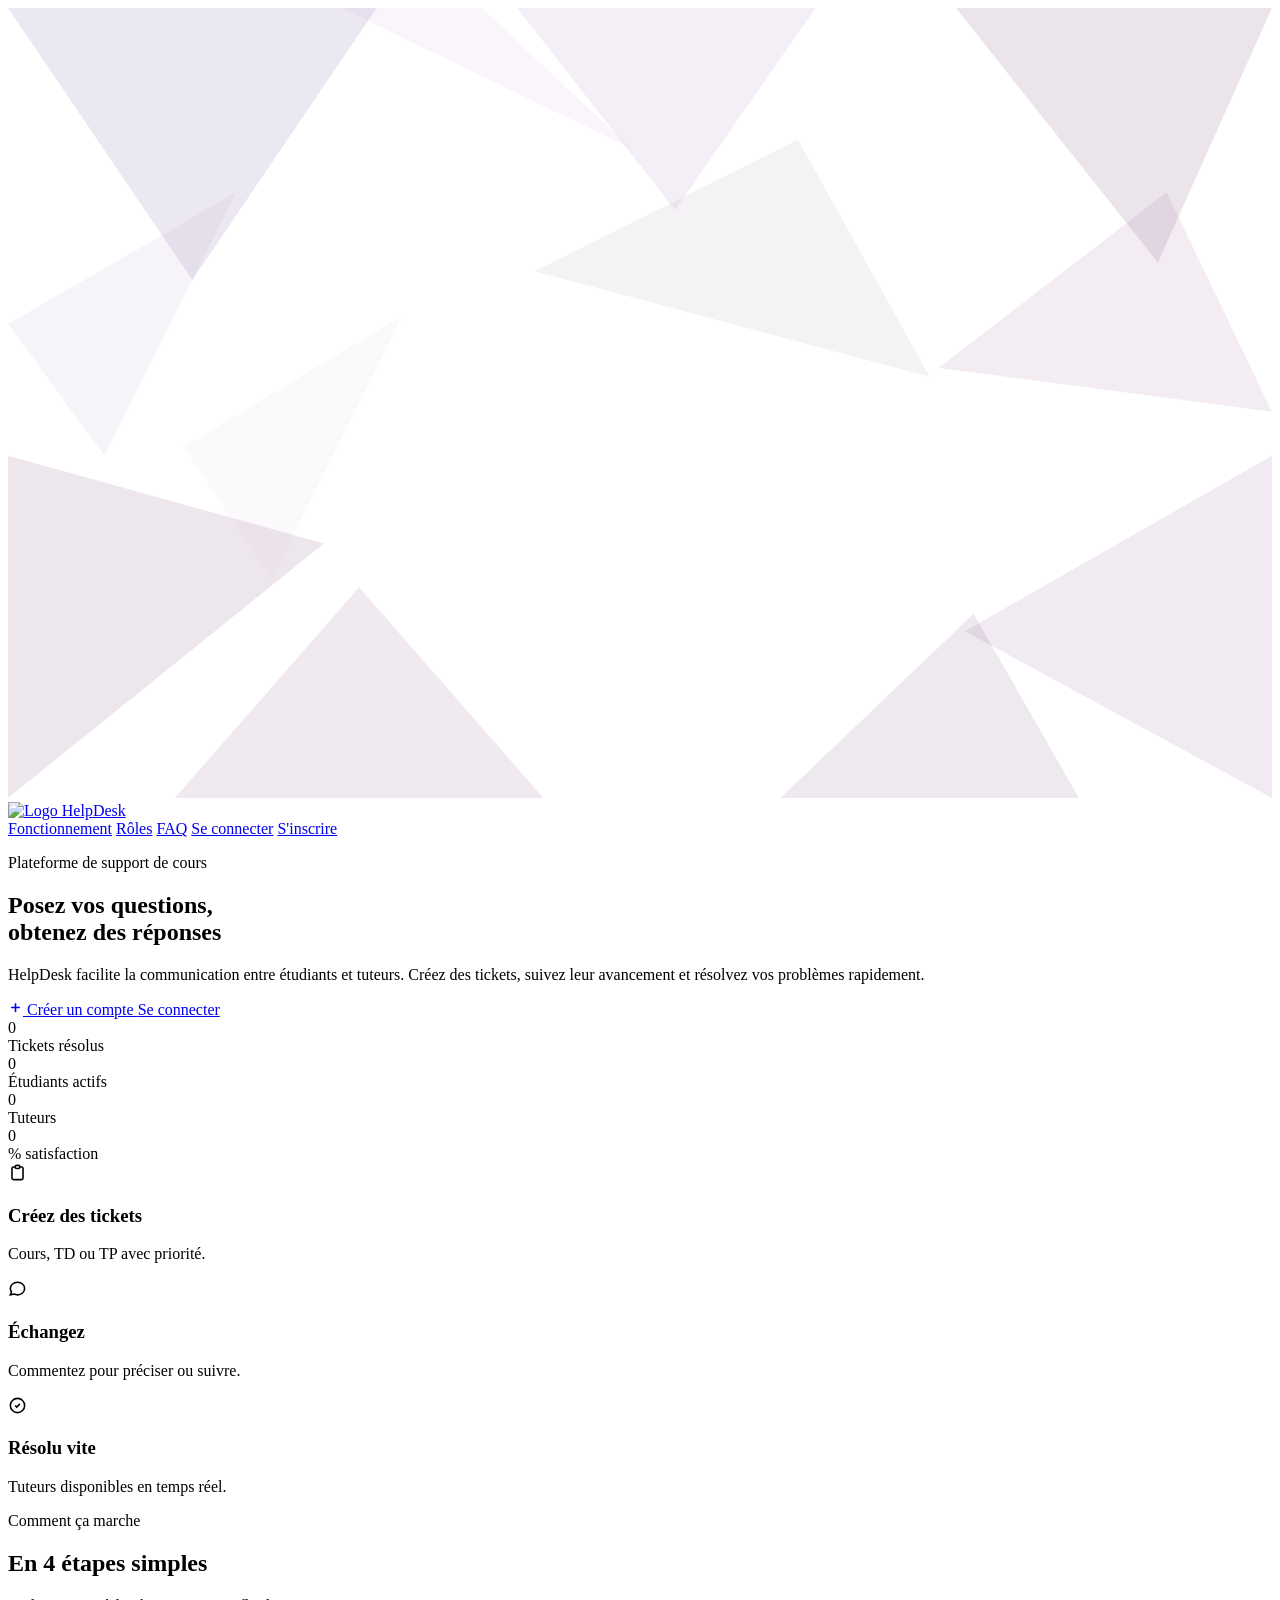
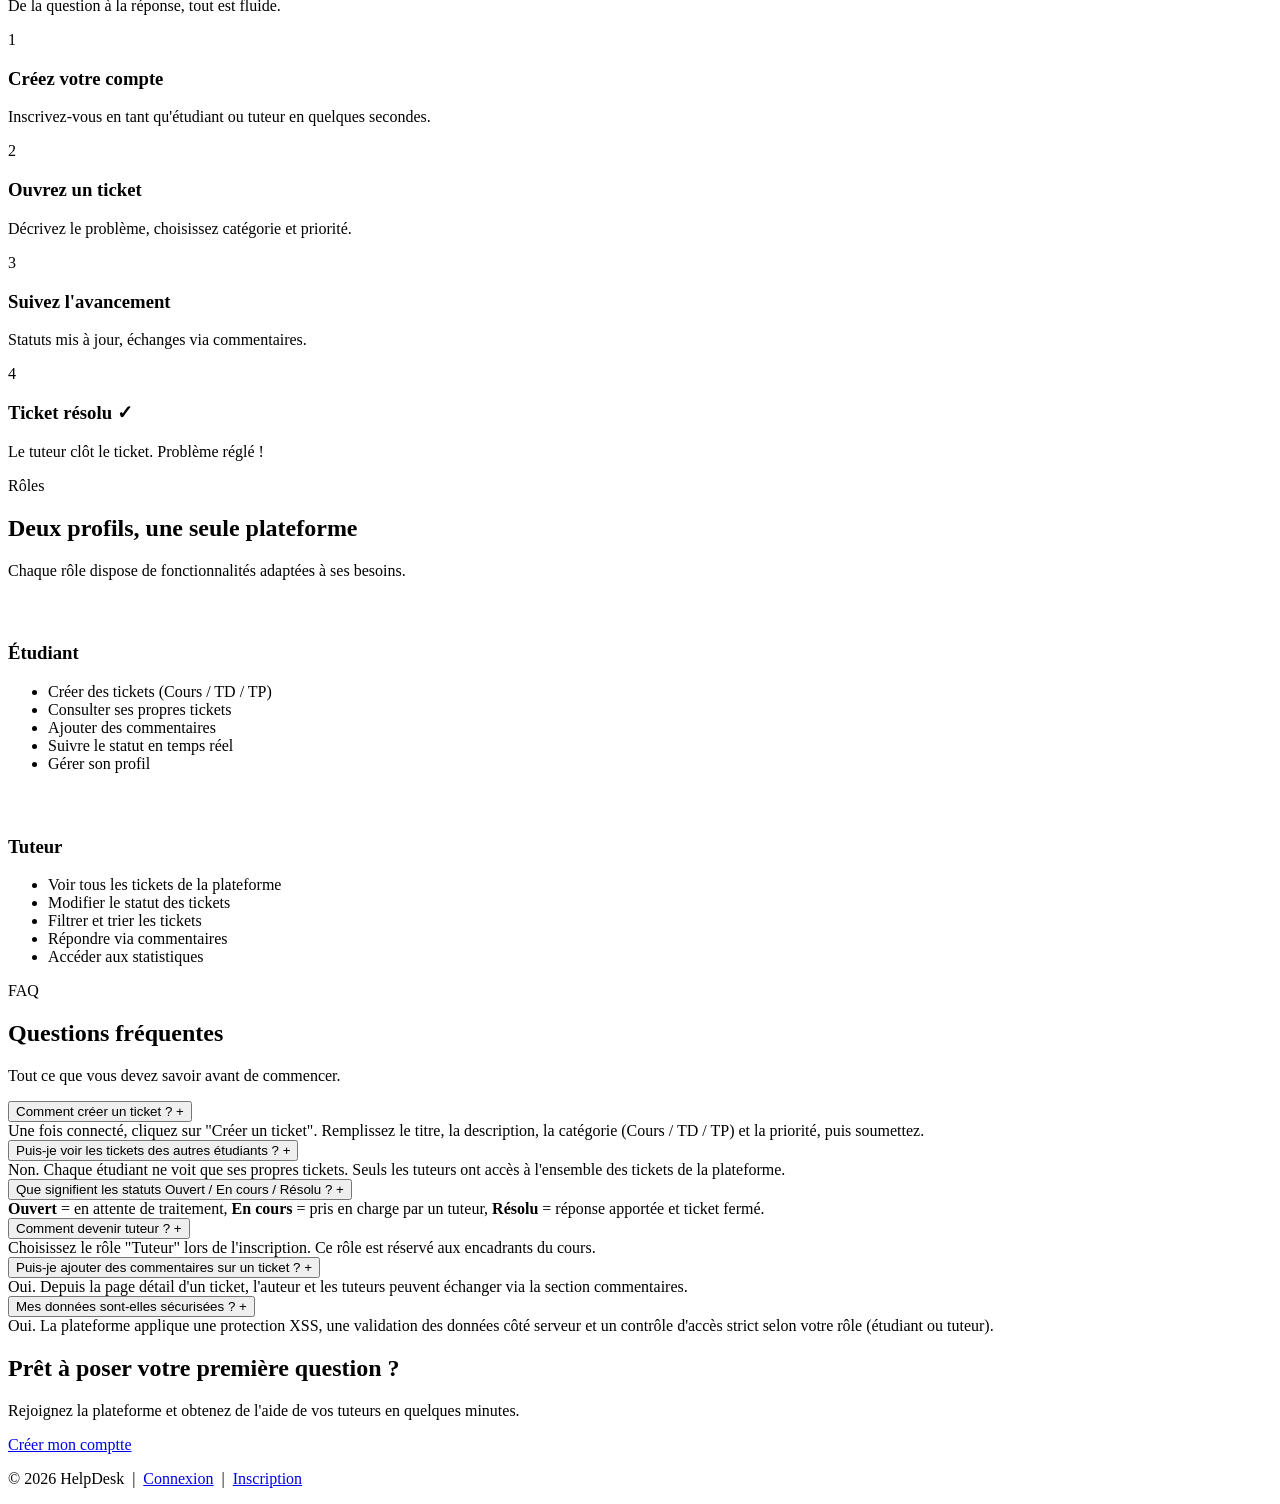
==== Accueil/index.html @ 84ed54b6 "Create index.html for HelpDesk platform Add the main HTML structure for the HelpDesk platform, inclu" ====
<!DOCTYPE html>
<html lang="fr">

<!-- ════════════════════════════════════════════════════════════
     HEAD — Métadonnées, polices et feuille de style
════════════════════════════════════════════════════════════ -->
<head>
  <meta charset="UTF-8" />
  <meta name="viewport" content="width=device-width, initial-scale=1.0" />
  <meta name="description" content="HelpDesk — Plateforme de support de cours entre étudiants et tuteurs." />
  <title>HelpDesk — Accueil</title>

  <!-- Google Fonts -->
  <link rel="preconnect" href="https://fonts.googleapis.com" />
  <link rel="preconnect" href="https://fonts.gstatic.com" crossorigin />
  <link
    href="https://fonts.googleapis.com/css2?family=Idiqlat:wght@200;300;400&family=Noto+Sans+Display:ital,wght@0,100..900;1,100..900&display=swap"
    rel="stylesheet"
  />

  <!-- Feuille de styles -->
  <link rel="stylesheet" href="index.css" />
</head>

<!-- ════════════════════════════════════════════════════════════
     BODY
═════════════════════════════════════════════════════
<body>

  <!-- ════════════════════════════════════════
       FOND GÉOMÉTRIQUE 
  ════════════════════════════════════════ -->
  <div class="geo-bg" aria-hidden="true">
    <svg
      viewBox="0 0 1440 900"
      preserveAspectRatio="xMidYMid slice"
      xmlns="http://www.w3.org/2000/svg"
    >
      <polygon points="0,0 420,0 210,310"         fill="#7a5c9a" opacity=".14" />
      <polygon points="1440,0 1080,0 1310,290"     fill="#5d265d" opacity=".12" />
      <polygon points="0,900 360,610 0,510"         fill="#5d265d" opacity=".11" />
      <polygon points="1440,900 1090,710 1440,510"  fill="#9060a0" opacity=".13" />
      <polygon points="580,0 920,0 760,230"          fill="#8040a0" opacity=".09" />
      <polygon points="190,900 610,900 400,660"      fill="#6a3070" opacity=".10" />
      <polygon points="880,900 1220,900 1100,690"    fill="#5d265d" opacity=".10" />
      <polygon points="380,0 710,160 540,0"           fill="#b080c8" opacity=".08" />
      <polygon points="1060,410 1320,210 1440,460"   fill="#7a3a7a" opacity=".09" />
      <polygon points="0,360 260,210 110,510"         fill="#9070b0" opacity=".08" />
      <polygon points="600,300 900,150 1050,420"      fill="#5d265d" opacity=".06" />
      <polygon points="200,500 450,350 300,650"       fill="#c090d0" opacity=".06" />
    </svg>
  </div>

  <!-- ════════════════════════════════════════
       BARRE DE NAVIGATION
  ════════════════════════════════════════ -->
  <nav>
    <!-- Logo -->
    <a class="nav-logo" href="index.html">
      <img src="images/logo.jpeg" alt="Logo HelpDesk" />
    </a>

    <!-- Liens de navigation -->
    <div class="nav-right">
      <a href="#comment-ca-marche" class="nav-link">Fonctionnement</a>
      <a href="#roles">Rôles</a>
      <a href="#faq"               class="nav-link">FAQ</a>
      <a href="login.html"         class="btn btn-outline btn-sm">Se connecter</a>
      <a href="CréationCompteEtudiant.html"      class="btn btn-primary btn-sm">S'inscrire</a>
    </div>
  </nav>

  <!-- ════════════════════════════════════════
       CONTENU PRINCIPAL
  ════════════════════════════════════════ -->
  <main class="page">

    <!-- ──────────────────────────────────────
         SECTION HERO
    ────────────────────────────────────── -->
    <section class="hero" aria-label="Présentation">
      <div class="hero-card">



        <!-- Badge -->
        <p class="hero-badge">Plateforme de support de cours</p>

        <!-- Titre principal -->
        <h1>
          Posez vos questions,<br />
          <span>obtenez des réponses</span>
        </h1>

        <!-- Accroche -->
        <p>
          HelpDesk facilite la communication entre étudiants et tuteurs.
          Créez des tickets, suivez leur avancement et résolvez vos problèmes rapidement.
        </p>

        <!-- Boutons d'action -->
        <div class="hero-actions">
          <a href="CréationCompteEtudiant.html" class="btn btn-primary">
            <!-- Icône + -->
            <svg width="15" height="15" fill="none" viewBox="0 0 24 24" stroke="currentColor" stroke-width="2.5" aria-hidden="true">
              <path d="M12 5v14M5 12h14" />
            </svg>
            Créer un compte
          </a>
          <a href="login.html" class="btn btn-outline">Se connecter</a>
        </div>

        <!-- Statistiques animées -->
        <div class="hero-stats" aria-label="Chiffres clés">

          <div class="hstat">
            <div class="hstat-n" data-target="142">0</div>
            <div class="hstat-l">Tickets résolus</div>
          </div>

          <div class="hstat">
            <div class="hstat-n" data-target="38">0</div>
            <div class="hstat-l">Étudiants actifs</div>
          </div>

          <div class="hstat">
            <div class="hstat-n" data-target="6">0</div>
            <div class="hstat-l">Tuteurs</div>
          </div>

          <div class="hstat">
            <div class="hstat-n" data-target="98">0</div>
            <div class="hstat-l">% satisfaction</div>
          </div>

        </div><!-- /hero-stats -->

        <!-- Points forts -->
        <div class="features">

          <div class="feat">
            <div class="feat-icon" aria-hidden="true">
              <svg width="19" height="19" fill="none" viewBox="0 0 24 24" stroke="currentColor" stroke-width="2">
                <path d="M9 5H7a2 2 0 00-2 2v12a2 2 0 002 2h10a2 2 0 002-2V7a2 2 0 00-2-2h-2M9 5a2 2 0 002 2h2a2 2 0 002-2M9 5a2 2 0 012-2h2a2 2 0 012 2" />
              </svg>
            </div>
            <h3>Créez des tickets</h3>
            <p>Cours, TD ou TP avec priorité.</p>
          </div>

          <div class="feat">
            <div class="feat-icon" aria-hidden="true">
              <svg width="19" height="19" fill="none" viewBox="0 0 24 24" stroke="currentColor" stroke-width="2">
                <path d="M8 12h.01M12 12h.01M16 12h.01M21 12c0 4.418-4.03 8-9 8a9.863 9.863 0 01-4.255-.949L3 20l1.395-3.72C3.512 15.042 3 13.574 3 12c0-4.418 4.03-8 9-8s9 3.582 9 8z" />
              </svg>
            </div>
            <h3>Échangez</h3>
            <p>Commentez pour préciser ou suivre.</p>
          </div>

          <div class="feat">
            <div class="feat-icon" aria-hidden="true">
              <svg width="19" height="19" fill="none" viewBox="0 0 24 24" stroke="currentColor" stroke-width="2">
                <path d="M9 12l2 2 4-4m6 2a9 9 0 11-18 0 9 9 0 0118 0z" />
              </svg>
            </div>
            <h3>Résolu vite</h3>
            <p>Tuteurs disponibles en temps réel.</p>
          </div>

        </div><!-- /features -->

      </div><!-- /hero-card -->
    </section><!-- /hero -->


    <!-- ──────────────────────────────────────
         SECTION "COMMENT ÇA MARCHE"
    ────────────────────────────────────── -->
    <div class="landing-extra">

      <div id="comment-ca-marche" class="section-header appear">
        <span class="section-label">Comment ça marche</span>
        <h2>En 4 étapes simples</h2>
        <p>De la question à la réponse, tout est fluide.</p>
      </div>

      <div class="steps-grid">

        <div class="step-card appear">
          <div class="step-number">1</div>
          <h3>Créez votre compte</h3>
          <p>Inscrivez-vous en tant qu'étudiant ou tuteur en quelques secondes.</p>
        </div>

        <div class="step-card appear">
          <div class="step-number">2</div>
          <h3>Ouvrez un ticket</h3>
          <p>Décrivez le problème, choisissez catégorie et priorité.</p>
        </div>

        <div class="step-card appear">
          <div class="step-number">3</div>
          <h3>Suivez l'avancement</h3>
          <p>Statuts mis à jour, échanges via commentaires.</p>
        </div>

        <div class="step-card appear">
          <div class="step-number">4</div>
          <h3>Ticket résolu ✓</h3>
          <p>Le tuteur clôt le ticket. Problème réglé !</p>
        </div>

      </div><!-- /steps-grid -->
         
         <!-- ═══════════ ROLES ═══════════ -->
  <section id="roles" class="roles">
    <div class="section-header appear">
      <span class="section-label">Rôles</span>
      <h2>Deux profils, une seule plateforme</h2>
      <p>Chaque rôle dispose de fonctionnalités adaptées à ses besoins.</p>
    </div>
    <div class="roles-grid">
      <div class="role-card appear">
        <div class="role-icon">
          <svg width="24" height="24" fill="none" viewBox="0 0 24 24" stroke="white" stroke-width="2">
            <path d="M12 12c2.7 0 4.8-2.1 4.8-4.8S14.7 2.4 12 2.4 7.2 4.5 7.2 7.2 9.3 12 12 12zm0 2.4c-3.2 0-9.6 1.6-9.6 4.8v2.4h19.2v-2.4c0-3.2-6.4-4.8-9.6-4.8z"/>
          </svg>
        </div>
        <h3>Étudiant</h3>
        <ul class="role-features">
          <li>Créer des tickets (Cours / TD / TP)</li>
          <li>Consulter ses propres tickets</li>
          <li>Ajouter des commentaires</li>
          <li>Suivre le statut en temps réel</li>
          <li>Gérer son profil</li>
        </ul>
      </div>
      <div class="role-card appear">
        <div class="role-icon tutor">
          <svg width="24" height="24" fill="none" viewBox="0 0 24 24" stroke="white" stroke-width="2">
            <path d="M9 12l2 2 4-4m5.618-4.016A11.955 11.955 0 0112 2.944a11.955 11.955 0 01-8.618 3.04A12.02 12.02 0 003 9c0 5.591 3.824 10.29 9 11.622 5.176-1.332 9-6.03 9-11.622 0-1.042-.133-2.052-.382-3.016z"/>
          </svg>
        </div>
        <h3>Tuteur</h3>
        <ul class="role-features">
          <li>Voir tous les tickets de la plateforme</li>
          <li>Modifier le statut des tickets</li>
          <li>Filtrer et trier les tickets</li>
          <li>Répondre via commentaires</li>
          <li>Accéder aux statistiques</li>
        </ul>
      </div>
    </div>
  </section>


      <!-- ──────────────────────────────────────
           SECTION FAQ
      ────────────────────────────────────── -->
      <div id="faq" class="section-header appear">
        <span class="section-label">FAQ</span>
        <h2>Questions fréquentes</h2>
        <p>Tout ce que vous devez savoir avant de commencer.</p>
      </div>

      <div class="faq-list">

        <div class="faq-item appear">
          <button class="faq-question" aria-expanded="false">
            Comment créer un ticket ?
            <span class="faq-icon" aria-hidden="true">+</span>
          </button>
          <div class="faq-answer">
            Une fois connecté, cliquez sur "Créer un ticket". Remplissez le titre,
            la description, la catégorie (Cours / TD / TP) et la priorité, puis soumettez.
          </div>
        </div>

        <div class="faq-item appear">
          <button class="faq-question" aria-expanded="false">
            Puis-je voir les tickets des autres étudiants ?
            <span class="faq-icon" aria-hidden="true">+</span>
          </button>
          <div class="faq-answer">
            Non. Chaque étudiant ne voit que ses propres tickets.
            Seuls les tuteurs ont accès à l'ensemble des tickets de la plateforme.
          </div>
        </div>

        <div class="faq-item appear">
          <button class="faq-question" aria-expanded="false">
            Que signifient les statuts Ouvert / En cours / Résolu ?
            <span class="faq-icon" aria-hidden="true">+</span>
          </button>
          <div class="faq-answer">
            <strong>Ouvert</strong> = en attente de traitement,
            <strong>En cours</strong> = pris en charge par un tuteur,
            <strong>Résolu</strong> = réponse apportée et ticket fermé.
          </div>
        </div>

        <div class="faq-item appear">
          <button class="faq-question" aria-expanded="false">
            Comment devenir tuteur ?
            <span class="faq-icon" aria-hidden="true">+</span>
          </button>
          <div class="faq-answer">
            Choisissez le rôle "Tuteur" lors de l'inscription.
            Ce rôle est réservé aux encadrants du cours.
          </div>
        </div>

        <div class="faq-item appear">
          <button class="faq-question" aria-expanded="false">
            Puis-je ajouter des commentaires sur un ticket ?
            <span class="faq-icon" aria-hidden="true">+</span>
          </button>
          <div class="faq-answer">
            Oui. Depuis la page détail d'un ticket, l'auteur et les tuteurs
            peuvent échanger via la section commentaires.
          </div>
        </div>

        <div class="faq-item appear">
          <button class="faq-question" aria-expanded="false">
            Mes données sont-elles sécurisées ?
            <span class="faq-icon" aria-hidden="true">+</span>
          </button>
          <div class="faq-answer">
            Oui. La plateforme applique une protection XSS, une validation
            des données côté serveur et un contrôle d'accès strict selon
            votre rôle (étudiant ou tuteur).
          </div>
        </div>

      </div><!-- /faq-list -->


      <!-- ──────────────────────────────────────
           BANNIÈRE CTA
      ────────────────────────────────────── -->
      <div class="cta-bottom appear">
        <h2>Prêt à poser votre première question ?</h2>
        <p>
          Rejoignez la plateforme et obtenez de l'aide
          de vos tuteurs en quelques minutes.
        </p>
        <a href="CréationCompteEtudiant.html" class="btn btn-white">
          Créer mon comptte
        </a>
      </div>

    </div><!-- /landing-extra -->

  </main><!-- /page -->


  <!-- ════════════════════════════════════════
       PIED DE PAGE
  ════════════════════════════════════════ -->
  <footer>
    <p>
      &copy; 2026 HelpDesk &nbsp;|&nbsp;
      <a href="login.html">Connexion</a> &nbsp;|&nbsp;
      <a href="CréationCompteEtudiant.html">Inscription</a>
    </p>
  </footer>

  <!-- Script (chargé en fin de body pour les performances) -->
  <script src="index.js"></script>

</body>
</html>
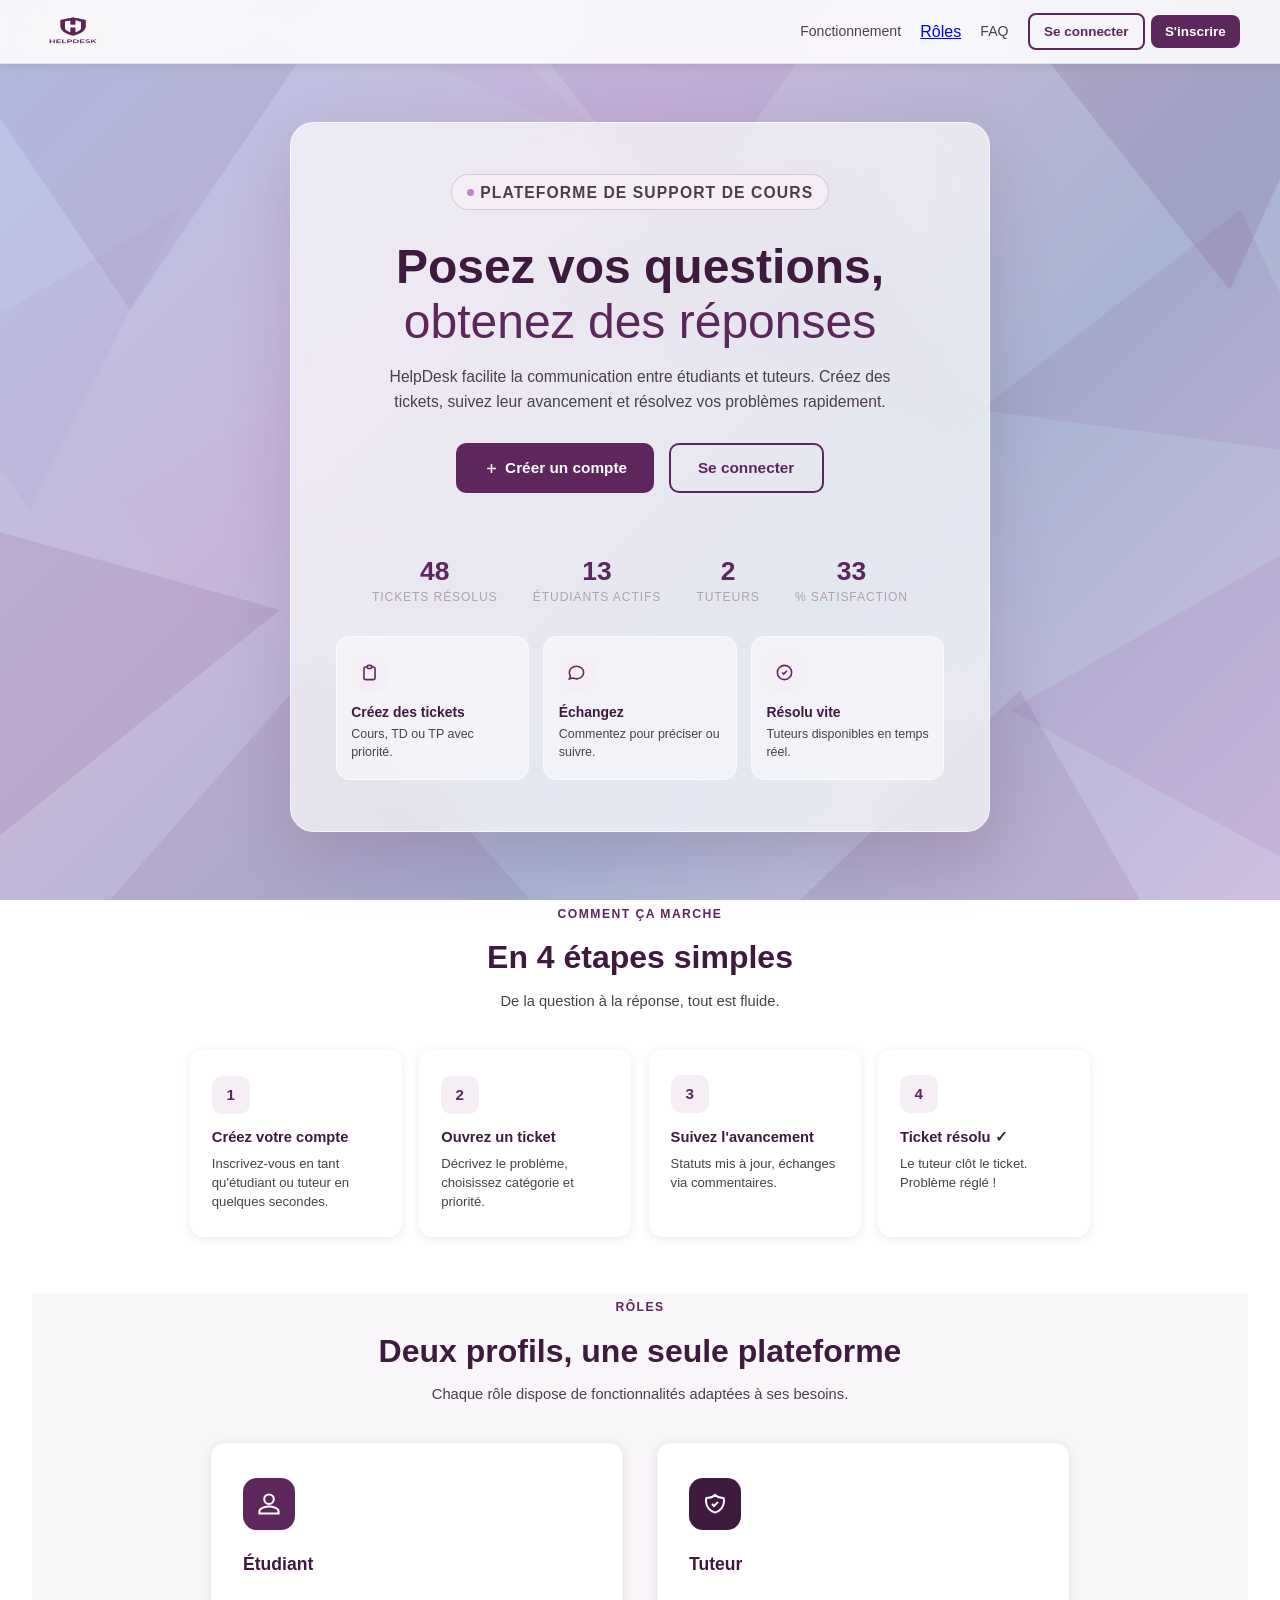
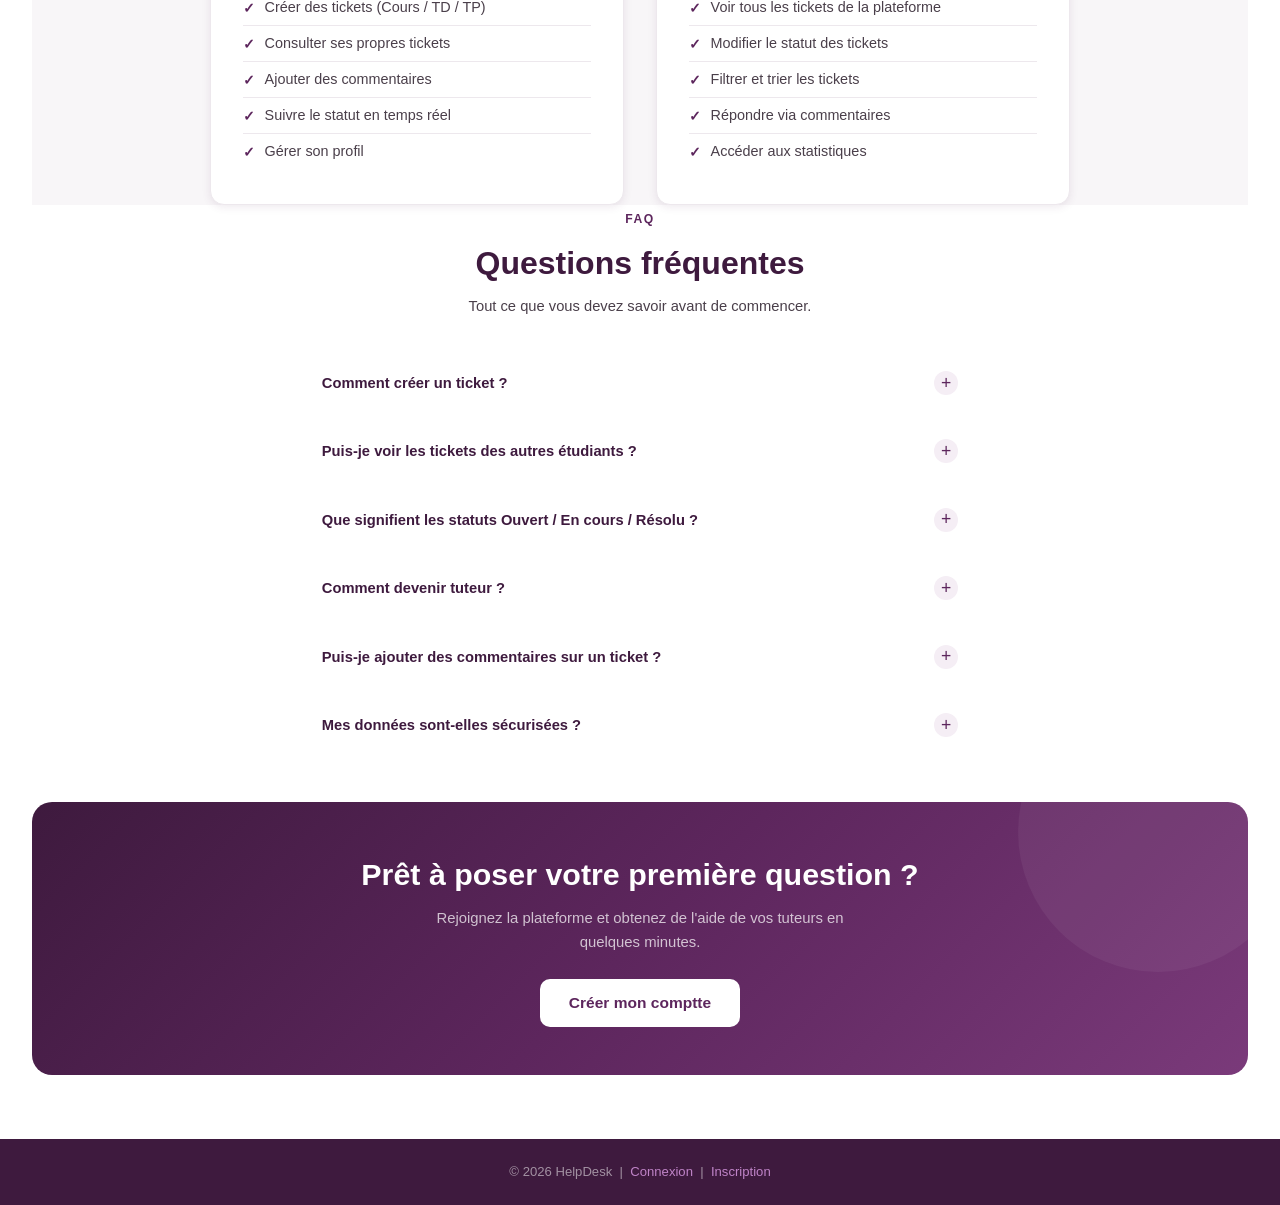
==== commit b38ceb34: "Fix typos and update comments in index.html Updated comments and corrected typos in the HTML structu" ====
--- a/Accueil/index.html
+++ b/Accueil/index.html
@@ -3,7 +3,7 @@
 <html lang="fr">
 
 <!-- ════════════════════════════════════════════════════════════
-     HEAD — Métadonnées, polices et feuille de style
+     HEAD — les métadonnées, polices et la feuille de style
 ════════════════════════════════════════════════════════════ -->
 <head>
   <meta charset="UTF-8" />
@@ -11,7 +11,7 @@
   <meta name="description" content="HelpDesk — Plateforme de support de cours entre étudiants et tuteurs." />
   <title>HelpDesk — Accueil</title>
 
-  <!-- Google Fonts -->
+  <!-- Googgle Fonts -->
   <link rel="preconnect" href="https://fonts.googleapis.com" />
   <link rel="preconnect" href="https://fonts.gstatic.com" crossorigin />
   <link
@@ -23,9 +23,7 @@
   <link rel="stylesheet" href="index.css" />
 </head>
 
-<!-- ════════════════════════════════════════════════════════════
-     BODY
-═════════════════════════════════════════════════════
+
 <body>
 
   <!-- ════════════════════════════════════════
@@ -61,7 +59,7 @@
       <img src="images/logo.jpeg" alt="Logo HelpDesk" />
     </a>
 
-    <!-- Liens de navigation -->
+    <!-- Liens de navigation page d accueil avant connexion ou inscription-->
     <div class="nav-right">
       <a href="#comment-ca-marche" class="nav-link">Fonctionnement</a>
       <a href="#roles">Rôles</a>
@@ -71,14 +69,10 @@
     </div>
   </nav>
 
-  <!-- ════════════════════════════════════════
-       CONTENU PRINCIPAL
-  ════════════════════════════════════════ -->
+  <!--CONTENU PRINCIPAL -->
   <main class="page">
 
-    <!-- ──────────────────────────────────────
-         SECTION HERO
-    ────────────────────────────────────── -->
+    <!-- SECTION HERO -->
     <section class="hero" aria-label="Présentation">
       <div class="hero-card">
 
@@ -93,7 +87,7 @@
           <span>obtenez des réponses</span>
         </h1>
 
-        <!-- Accroche -->
+        <!-- mot d 'accroche -->
         <p>
           HelpDesk facilite la communication entre étudiants et tuteurs.
           Créez des tickets, suivez leur avancement et résolvez vos problèmes rapidement.
@@ -102,7 +96,7 @@
         <!-- Boutons d'action -->
         <div class="hero-actions">
           <a href="CréationCompteEtudiant.html" class="btn btn-primary">
-            <!-- Icône + -->
+            <!--icône-->
             <svg width="15" height="15" fill="none" viewBox="0 0 24 24" stroke="currentColor" stroke-width="2.5" aria-hidden="true">
               <path d="M12 5v14M5 12h14" />
             </svg>
@@ -134,7 +128,7 @@
             <div class="hstat-l">% satisfaction</div>
           </div>
 
-        </div><!-- /hero-stats -->
+        </div>
 
         <!-- Points forts -->
         <div class="features">
@@ -169,15 +163,13 @@
             <p>Tuteurs disponibles en temps réel.</p>
           </div>
 
-        </div><!-- /features -->
-
-      </div><!-- /hero-card -->
-    </section><!-- /hero -->
-
-
-    <!-- ──────────────────────────────────────
-         SECTION "COMMENT ÇA MARCHE"
-    ────────────────────────────────────── -->
+        </div>
+
+      </div>
+    </section>
+
+
+    <!--SECTION "COMMENT ÇA MARCHE" -->
     <div class="landing-extra">
 
       <div id="comment-ca-marche" class="section-header appear">
@@ -212,7 +204,7 @@
           <p>Le tuteur clôt le ticket. Problème réglé !</p>
         </div>
 
-      </div><!-- /steps-grid -->
+      </div>
          
          <!-- ═══════════ ROLES ═══════════ -->
   <section id="roles" class="roles">
@@ -256,9 +248,7 @@
   </section>
 
 
-      <!-- ──────────────────────────────────────
-           SECTION FAQ
-      ────────────────────────────────────── -->
+      <!--SECTION FAQ-->
       <div id="faq" class="section-header appear">
         <span class="section-label">FAQ</span>
         <h2>Questions fréquentes</h2>
@@ -329,46 +319,41 @@
             <span class="faq-icon" aria-hidden="true">+</span>
           </button>
           <div class="faq-answer">
-            Oui. La plateforme applique une protection XSS, une validation
+            Oui. La plateforme applique une protection, une validation
             des données côté serveur et un contrôle d'accès strict selon
             votre rôle (étudiant ou tuteur).
           </div>
         </div>
 
-      </div><!-- /faq-list -->
-
-
-      <!-- ──────────────────────────────────────
-           BANNIÈRE CTA
-      ────────────────────────────────────── -->
+      </div>
+
+
+      <!-- notre banniere CTA-->
       <div class="cta-bottom appear">
         <h2>Prêt à poser votre première question ?</h2>
         <p>
           Rejoignez la plateforme et obtenez de l'aide
           de vos tuteurs en quelques minutes.
         </p>
-        <a href="CréationCompteEtudiant.html" class="btn btn-white">
+        <a href="CreationCompteEtudiant.html" class="btn btn-white">
           Créer mon comptte
         </a>
       </div>
 
-    </div><!-- /landing-extra -->
-
-  </main><!-- /page -->
-
-
-  <!-- ════════════════════════════════════════
-       PIED DE PAGE
-  ════════════════════════════════════════ -->
+    </div>
+
+  </main>
+
+
+  <!-- PIED DE PAGE -->
   <footer>
     <p>
       &copy; 2026 HelpDesk &nbsp;|&nbsp;
       <a href="login.html">Connexion</a> &nbsp;|&nbsp;
-      <a href="CréationCompteEtudiant.html">Inscription</a>
+      <a href="CreationCompteEtudiant.html">Inscription</a>
     </p>
   </footer>
 
-  <!-- Script (chargé en fin de body pour les performances) -->
   <script src="index.js"></script>
 
 </body>
--- a/Accueil/index.css
+++ b/Accueil/index.css
@@ -0,0 +1,699 @@
+
+
+/*
+  RESET & VARIABLES CSS
+*/
+*, *::before, *::after {
+  box-sizing: border-box;
+  margin: 0;
+  padding: 0;
+  font-family: "Idiqlat", sans-serif;
+  font-optical-sizing: auto;
+  font-weight: 500;
+  font-style: normal;
+  font-variation-settings: "wdth" 100;
+}
+
+:root {
+  /* Couleurs */
+  --primary:        #5d265d;
+  --primary-light:  #7a3a7a;
+  --primary-dark:   #3e1a3e;
+  --primary-faint:  #f5eef5;
+  --accent:         #c084c8;
+  --white:          #ffffff;
+  --grey-100:       #f8f6f8;
+  --grey-200:       #ede8ed;
+  --grey-400:       #b0a0b0;
+  --grey-700:       #4a3f4a;
+  --text:           #2b1f2b;
+
+  /* Utiles */
+  --radius:         14px;
+  --shadow-sm:      0 2px 8px rgba(93, 38, 93, 0.10);
+  --shadow-md:      0 6px 24px rgba(93, 38, 93, 0.15);
+  --transition:     0.3s cubic-bezier(0.4, 0, 0.2, 1);
+}
+
+html {
+  scroll-behavior: smooth;
+}
+
+body {
+  color: var(--text);
+  line-height: 1.6;
+  overflow-x: hidden;
+  min-height: 100vh;
+}
+
+/* 
+FOND GÉOMÉTRIQUE (style)
+ */
+.geo-bg {
+  position: fixed;
+  inset: 0;
+  z-index: -1;
+  background: linear-gradient(
+    135deg,
+    #b8c8e8 0%,
+    #c8b8d8 35%,
+    #a8b4d0 65%,
+    #d0c0e0 100%
+  );
+}
+
+.geo-bg svg {
+  position: absolute;
+  inset: 0;
+  width: 100%;
+  height: 100%;
+}
+
+/* 
+    BARRE DE NAVIGATION
+ */
+nav {
+  position: fixed;
+  top: 0;
+  left: 0;
+  right: 0;
+  z-index: 100;
+  display: flex;
+  align-items: center;
+  justify-content: space-between;
+  padding: 0 2.5rem;
+  height: 64px;
+  background: rgba(255, 255, 255, 0.88);
+  backdrop-filter: blur(18px);
+  border-bottom: 1px solid rgba(93, 38, 93, 0.10);
+  box-shadow: var(--shadow-sm);
+}
+
+.nav-logo {
+  display: flex;
+  align-items: center;
+  gap: 2.5rem;
+  text-decoration: none;
+  color: var(--primary);
+}
+
+.nav-logo img {
+  height: 38px;
+  width: auto;
+}
+
+.nav-right {
+  display: flex;
+  align-items: center;
+  gap: 0.35rem;
+  flex-wrap: wrap;
+}
+
+.nav-link {
+  text-decoration: none;
+  color: var(--grey-700);
+  padding: 0.42rem 0.85rem;
+  border-radius: 8px;
+  font-size: 0.88rem;
+  white-space: nowrap;
+  transition: background var(--transition), color var(--transition);
+}
+
+.nav-link:hover {
+  background: var(--primary-faint);
+  color: var(--primary);
+}
+
+/* ──────────────────────────────────────────
+   4. COMPOSANTS BOUTONS
+────────────────────────────────────────── */
+.btn {
+  display: inline-flex;
+  align-items: center;
+  gap: 0.4rem;
+  padding: 0.48rem 1.2rem;
+  border-radius: 8px;
+  font-size: 0.9rem;
+  font-weight: 700;
+  cursor: pointer;
+  text-decoration: none;
+  border: none;
+  transition: all var(--transition);
+}
+
+.btn-primary {
+  background: var(--primary);
+  color: var(--white);
+}
+
+.btn-primary:hover {
+  background: var(--primary-light);
+  box-shadow: var(--shadow-md);
+  transform: translateY(-1px);
+}
+
+.btn-outline {
+  background: transparent;
+  color: var(--primary);
+  border: 2px solid var(--primary);
+}
+
+.btn-outline:hover {
+  background: var(--primary-faint);
+}
+
+.btn-sm {
+  padding: 0.38rem 0.9rem;
+  font-size: 0.84rem;
+}
+
+.btn-white {
+  background: var(--white);
+  color: var(--primary);
+  font-weight: 700;
+  border-radius: 10px;
+  padding: 0.72rem 1.8rem;
+  font-size: 0.97rem;
+}
+
+.btn-white:hover {
+  background: var(--primary-faint);
+  box-shadow: 0 6px 20px rgba(0, 0, 0, 0.2);
+  transform: translateY(-2px);
+}
+
+/* 
+   5. STRUCTURE DE la Page
+ */
+.page {
+  padding-top: 64px;
+  min-height: 100vh;
+}
+
+/* 
+    SECTION HERO
+─ */
+.hero {
+  min-height: calc(100vh - 64px);
+  display: flex;
+  align-items: center;
+  justify-content: center;
+  padding: 50px 1.5rem 60px;
+  text-align: center;
+}
+
+.hero-card {
+  background: rgba(255, 255, 255, 0.68);
+  backdrop-filter: blur(22px);
+  border: 1px solid rgba(255, 255, 255, 0.65);
+  border-radius: 24px;
+  padding: 3.2rem 2.8rem;
+  max-width: 700px;
+  width: 100%;
+  box-shadow: 0 24px 64px rgba(93, 38, 93, 0.18);
+}
+
+.hero-logo {
+  height: 88px;
+  width: auto;
+  margin-bottom: 1.5rem;
+}
+
+.hero-badge {
+  display: inline-flex;
+  align-items: center;
+  gap: 0.4rem;
+  background: var(--primary-faint);
+  color: var(--primary);
+  border: 1px solid rgba(93, 38, 93, 0.18);
+  padding: 0.28rem 0.9rem;
+  border-radius: 100px;
+  font-size: 0.76rem;
+  font-weight: 700;
+  letter-spacing: 0.07em;
+  text-transform: uppercase;
+  margin-bottom: 1.1rem;
+}
+
+.hero-badge::before {
+  content: '';
+  width: 7px;
+  height: 7px;
+  background: var(--accent);
+  border-radius: 50%;
+}
+
+.hero-card h1 {
+  font-size: clamp(1.9rem, 5vw, 3rem);
+  font-weight: 800;
+  line-height: 1.15;
+  color: var(--primary-dark);
+  margin-bottom: 0.9rem;
+}
+
+.hero-card h1 span {
+  color: var(--primary);
+}
+
+.hero-card > p {
+  font-size: 0.98rem;
+  color: var(--grey-700);
+  margin-bottom: 1.8rem;
+  max-width: 520px;
+  margin-left: auto;
+  margin-right: auto;
+}
+
+.hero-actions {
+  display: flex;
+  gap: 0.9rem;
+  justify-content: center;
+  flex-wrap: wrap;
+}
+
+.hero-actions .btn {
+  padding: 0.68rem 1.7rem;
+  font-size: 0.96rem;
+  border-radius: 10px;
+}
+
+/*  ANIMATIONS STATISTIQUES (hero)
+ */
+.hero-stats {
+  display: flex;
+  justify-content: center;
+  gap: 2.2rem;
+  flex-wrap: wrap;
+  margin-top: 2.2rem;
+  padding-top: 1.8rem;
+  border-top: 1px solid var(--grey-200);
+}
+
+.hstat-n {
+  font-size: 1.65rem;
+  font-weight: 800;
+  color: var(--primary);
+  line-height: 1;
+}
+
+.hstat-l {
+  font-size: 0.76rem;
+  color: var(--grey-400);
+  text-transform: uppercase;
+  letter-spacing: 0.07em;
+  margin-top: 0.2rem;
+}
+
+/*  Features (hero)
+*/
+.features {
+  display: grid;
+  grid-template-columns: repeat(auto-fit, minmax(180px, 1fr));
+  gap: 0.9rem;
+  margin-top: 1.8rem;
+}
+
+.feat {
+  background: rgba(255, 255, 255, 0.5);
+  border: 1px solid rgba(255, 255, 255, 0.65);
+  border-radius: var(--radius);
+  padding: 1.1rem 0.9rem;
+  text-align: left;
+}
+
+.feat-icon {
+  width: 36px;
+  height: 36px;
+  border-radius: 10px;
+  background: var(--primary-faint);
+  color: var(--primary);
+  display: flex;
+  align-items: center;
+  justify-content: center;
+  margin-bottom: 0.65rem;
+}
+
+.feat h3 {
+  font-size: 0.87rem;
+  font-weight: 700;
+  color: var(--primary-dark);
+  margin-bottom: 0.18rem;
+}
+
+.feat p {
+  font-size: 0.78rem;
+  color: var(--grey-700);
+  line-height: 1.4;
+}
+
+/*  entetes de SECTION
+ */
+.landing-extra {
+  padding: 0 2rem 4rem;
+}
+
+.section-header {
+  text-align: center;
+  margin-bottom: 2.2rem;
+}
+
+.section-label {
+  display: inline-block;
+  color: var(--primary);
+  font-size: 0.76rem;
+  font-weight: 700;
+  letter-spacing: 0.12em;
+  text-transform: uppercase;
+  margin-bottom: 0.5rem;
+}
+
+.section-header h2 {
+  font-size: clamp(1.4rem, 3.5vw, 2rem);
+  font-weight: 800;
+  color: var(--primary-dark);
+}
+
+.section-header p {
+  color: var(--grey-700);
+  max-width: 480px;
+  margin: 0.4rem auto 0;
+  font-size: 0.92rem;
+}
+
+/*  Section de "COMMENT ÇA MARCHE"
+ */
+.steps-grid {
+  display: grid;
+  grid-template-columns: repeat(auto-fit, minmax(195px, 1fr));
+  gap: 1.1rem;
+  max-width: 900px;
+  margin: 0 auto 3.5rem;
+}
+
+.step-card {
+  background: rgba(255, 255, 255, 0.68);
+  backdrop-filter: blur(10px);
+  border: 1px solid rgba(255, 255, 255, 0.65);
+  border-radius: var(--radius);
+  padding: 1.6rem 1.3rem;
+  box-shadow: var(--shadow-sm);
+  position: relative;
+  overflow: hidden;
+  transition: transform var(--transition), box-shadow var(--transition);
+}
+
+.step-card::before {
+  content: '';
+  position: absolute;
+  top: 0; left: 0; right: 0;
+  height: 3px;
+  background: linear-gradient(90deg, var(--primary), var(--accent));
+  opacity: 0;
+  transition: opacity var(--transition);
+}
+
+.step-card:hover {
+  transform: translateY(-5px);
+  box-shadow: var(--shadow-md);
+}
+
+.step-card:hover::before {
+  opacity: 1;
+}
+
+.step-number {
+  width: 38px;
+  height: 38px;
+  border-radius: 10px;
+  background: var(--primary-faint);
+  color: var(--primary);
+  display: flex;
+  align-items: center;
+  justify-content: center;
+  font-size: 0.95rem;
+  font-weight: 800;
+  margin-bottom: 0.8rem;
+}
+
+.step-card h3 {
+  font-size: 0.92rem;
+  font-weight: 700;
+  color: var(--primary-dark);
+  margin-bottom: 0.25rem;
+}
+
+.step-card p {
+  font-size: 0.82rem;
+  color: var(--grey-700);
+  line-height: 1.45;
+}
+ /*  ROLES
+    */
+    .roles { background: var(--grey-100); }
+
+    .roles-grid {
+      display: grid;
+      grid-template-columns: 1fr 1fr;
+      gap: 2rem;
+      max-width: 860px;
+      margin: 0 auto;
+    }
+
+    @media (max-width: 640px) { .roles-grid { grid-template-columns: 1fr; } }
+
+    .role-card {
+      background: var(--white);
+      border-radius: var(--radius);
+      padding: 2.2rem 2rem;
+      box-shadow: var(--shadow-sm);
+      border: 1px solid var(--grey-200);
+      transition: transform var(--transition), box-shadow var(--transition);
+    }
+
+    .role-card:hover {
+      transform: translateY(-4px);
+      box-shadow: var(--shadow-md);
+    }
+
+    .role-icon {
+      width: 52px; height: 52px;
+      border-radius: 14px;
+      background: var(--primary);
+      color: var(--white);
+      display: flex; align-items: center; justify-content: center;
+      margin-bottom: 1.2rem;
+    }
+
+    .role-icon.tutor { background: var(--primary-dark); }
+
+    .role-card h3 {
+      font-size: 1.1rem;
+      font-weight: 700;
+      color: var(--primary-dark);
+      margin-bottom: .8rem;
+    }
+
+    .role-features { list-style: none; }
+
+    .role-features li {
+      display: flex;
+      align-items: flex-start;
+      gap: .6rem;
+      font-size: .9rem;
+      color: var(--grey-700);
+      padding: .35rem 0;
+      border-bottom: 1px solid var(--grey-200);
+    }
+
+    .role-features li:last-child { border-bottom: none; }
+
+    .role-features li::before {
+      content: '✓';
+      color: var(--primary);
+      font-weight: 800;
+      font-size: .85rem;
+      margin-top: 2px;
+      flex-shrink: 0;
+    }
+
+/*  FAQ
+ */
+.faq-list {
+  max-width: 680px;
+  margin: 0 auto;
+  display: flex;
+  flex-direction: column;
+  gap: 0.65rem;
+}
+
+.faq-item {
+  background: rgba(255, 255, 255, 0.68);
+  backdrop-filter: blur(10px);
+  border: 1px solid rgba(255, 255, 255, 0.65);
+  border-radius: var(--radius);
+  overflow: hidden;
+}
+
+.faq-question {
+  width: 100%;
+  display: flex;
+  align-items: center;
+  justify-content: space-between;
+  padding: 1rem 1.3rem;
+  background: none;
+  border: none;
+  cursor: pointer;
+  text-align: left;
+  font-size: 0.92rem;
+  font-weight: 700;
+  color: var(--primary-dark);
+  gap: 1rem;
+  font-family: "Idiqlat", sans-serif;
+  transition: background var(--transition);
+}
+
+.faq-question:hover {
+  background: rgba(245, 238, 245, 0.55);
+}
+
+.faq-icon {
+  flex-shrink: 0;
+  width: 24px;
+  height: 24px;
+  border-radius: 50%;
+  background: var(--primary-faint);
+  color: var(--primary);
+  display: flex;
+  align-items: center;
+  justify-content: center;
+  font-size: 1.1rem;
+  transition: transform var(--transition), background var(--transition);
+}
+
+.faq-item.open .faq-icon {
+  transform: rotate(45deg);
+  background: var(--primary);
+  color: var(--white);
+}
+
+.faq-item.open .faq-question {
+  background: rgba(245, 238, 245, 0.55);
+}
+
+.faq-answer {
+  max-height: 0;
+  overflow: hidden;
+  padding: 0 1.3rem;
+  font-size: 0.88rem;
+  color: var(--grey-700);
+  line-height: 1.6;
+  transition: max-height 0.4s cubic-bezier(0.4, 0, 0.2, 1), padding 0.3s;
+}
+
+.faq-item.open .faq-answer {
+  max-height: 300px;
+  padding: 0.1rem 1.3rem 1rem;
+}
+
+/*  BANNIÈRE CTA
+*/
+.cta-bottom {
+  background: linear-gradient(
+    135deg,
+    var(--primary-dark),
+    var(--primary),
+    var(--primary-light)
+  );
+  border-radius: 20px;
+  padding: 3rem 2rem;
+  text-align: center;
+  margin-top: 3rem;
+  position: relative;
+  overflow: hidden;
+}
+
+.cta-bottom::before {
+  content: '';
+  position: absolute;
+  width: 280px;
+  height: 280px;
+  border-radius: 50%;
+  background: rgba(255, 255, 255, 0.05);
+  top: -110px;
+  right: -50px;
+}
+
+.cta-bottom h2 {
+  font-size: clamp(1.3rem, 3vw, 1.9rem);
+  font-weight: 800;
+  color: var(--white);
+  margin-bottom: 0.55rem;
+}
+
+.cta-bottom p {
+  color: rgba(255, 255, 255, 0.72);
+  font-size: 0.93rem;
+  margin-bottom: 1.5rem;
+  max-width: 420px;
+  margin-left: auto;
+  margin-right: auto;
+}
+
+/*  FOOTER
+ */
+footer {
+  background: var(--primary-dark);
+  color: rgba(255, 255, 255, 0.52);
+  text-align: center;
+  padding: 1.4rem 2rem;
+  font-size: 0.82rem;
+}
+
+footer a {
+  color: var(--accent);
+  text-decoration: none;
+}
+
+footer a:hover {
+  text-decoration: underline;
+}
+
+/* ──────────────────────────────────────────
+   14. ANIMATIONS & SCROLL REVEAL
+────────────────────────────────────────── */
+.appear {
+  opacity: 0;
+  transform: translateY(22px);
+  transition: opacity 0.6s ease, transform 0.6s ease;
+}
+
+.appear.visible {
+  opacity: 1;
+  transform: translateY(0);
+}
+
+/*  Reponses
+*/
+@media (max-width: 768px) {
+  nav {
+    padding: 0 1.2rem;
+  }
+
+  .nav-right .nav-link {
+    display: none;
+  }
+}
+
+@media (max-width: 480px) {
+  .hero-card {
+    padding: 2rem 1.3rem;
+  }
+
+  .landing-extra {
+    padding: 0 1rem 3rem;
+  }
+
+  .cta-bottom {
+    border-radius: 14px;
+  }
+}
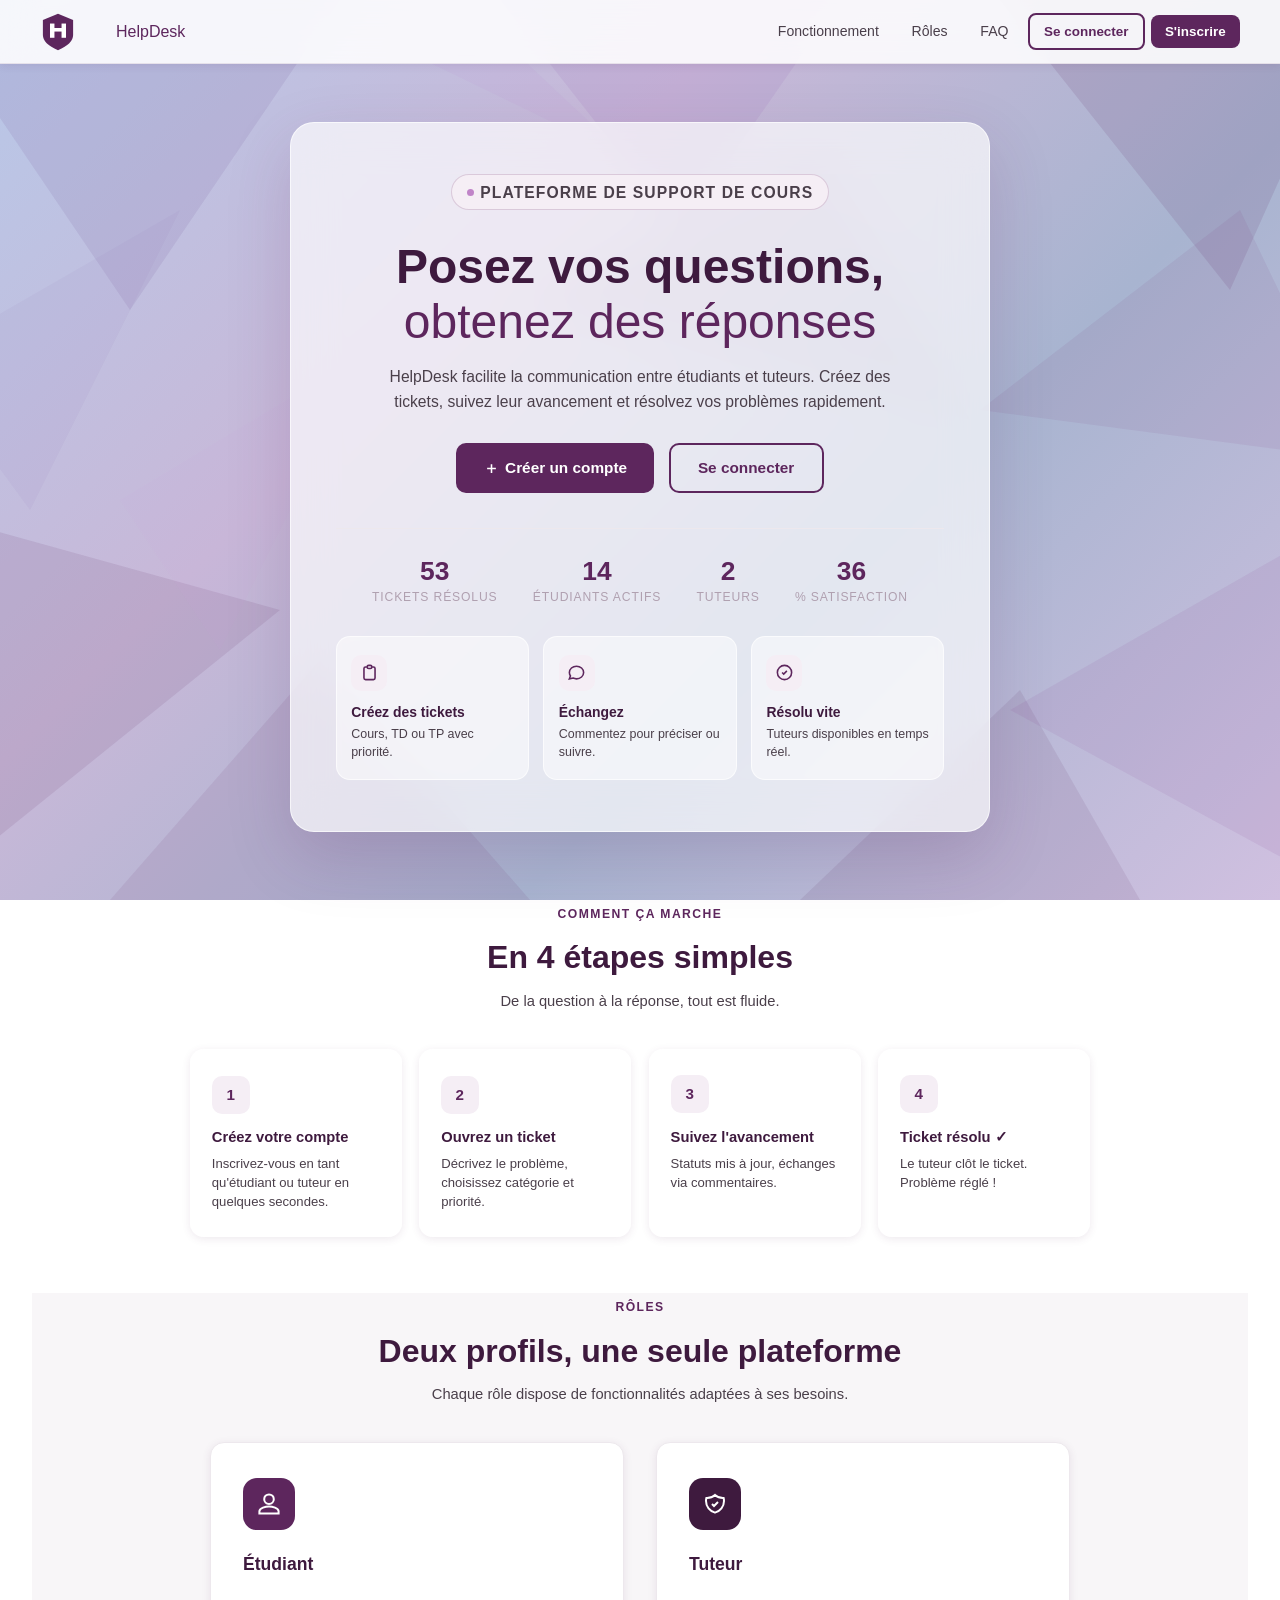
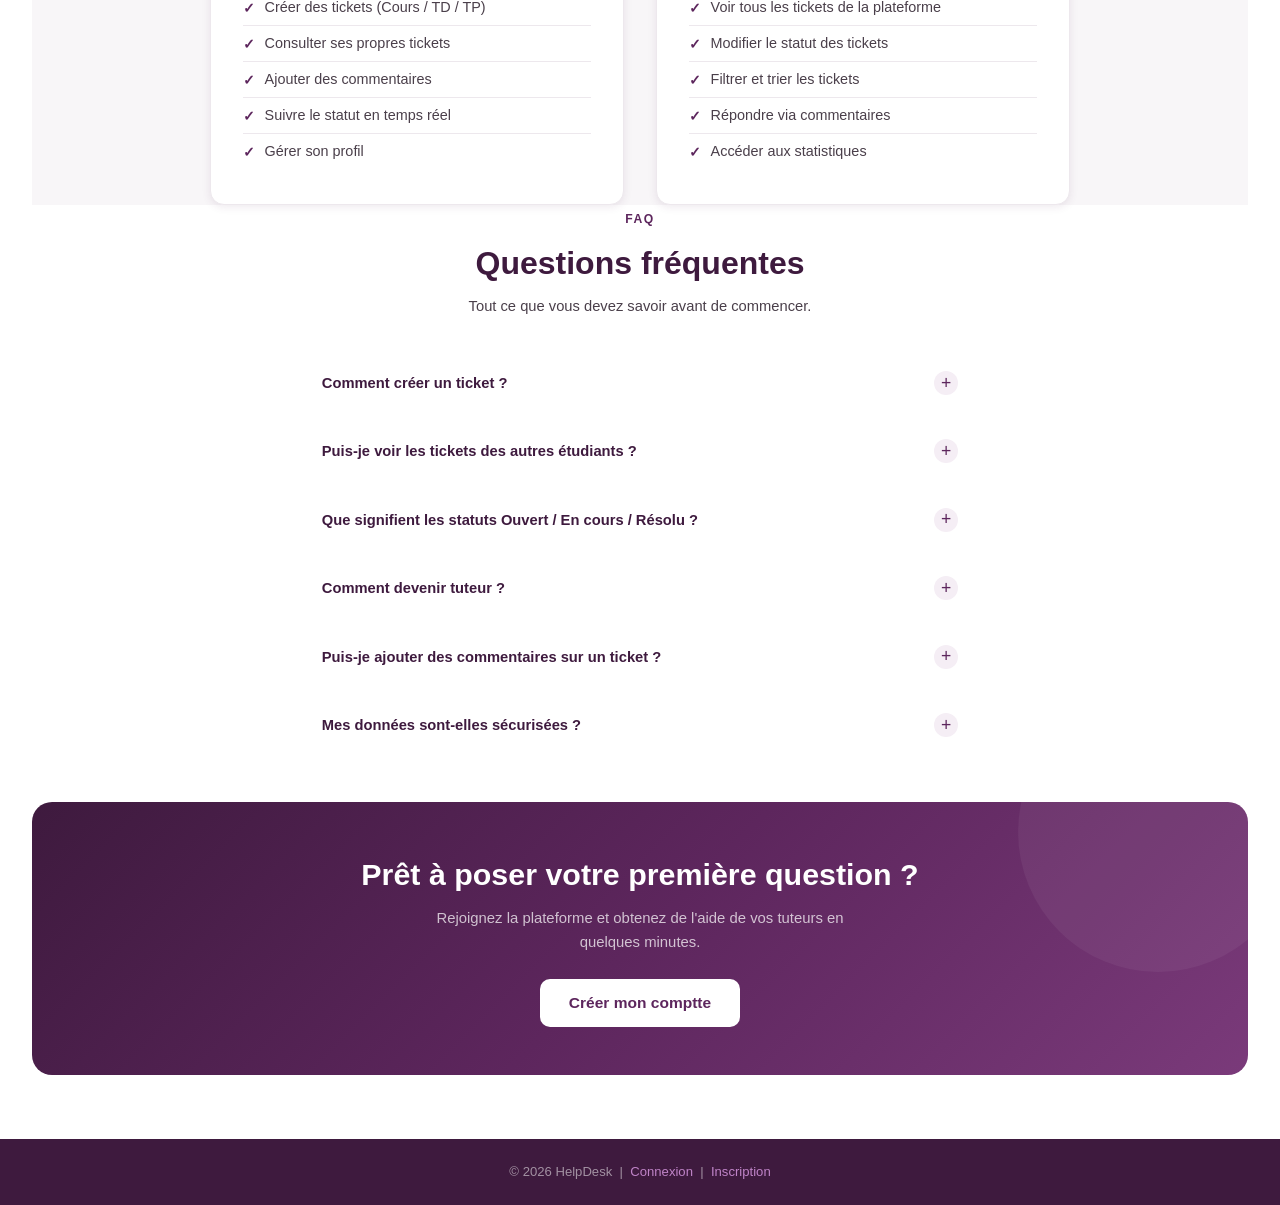
==== commit 076c97fe: "Update navigation logo and links in index.html" ====
--- a/Accueil/index.html
+++ b/Accueil/index.html
@@ -56,15 +56,26 @@
   <nav>
     <!-- Logo -->
     <a class="nav-logo" href="index.html">
-      <img src="images/logo.jpeg" alt="Logo HelpDesk" />
+      <!--<img src="images/logo.jpeg" alt="Logo HelpDesk" />-->
+
+       <!--<div class="logo-box">H</div>-->
+       <svg class="logo-svg" width="36" height="40" viewBox="0 0 80 90" xmlns="http://www.w3.org/2000/svg">
+            <path d="M40 4 L74 18 L74 52 Q74 72 40 86 Q6 72 6 52 L6 18 Z" fill="#5d265d"/>
+            <rect x="22" y="36" width="36" height="8" fill="white"/>
+            <rect x="22" y="26" width="10" height="32" fill="white"/>
+            <rect x="48" y="26" width="10" height="32" fill="white"/>
+        <rect x="35" y="54" width="10" height="10" fill="#5d265d"/>
+       </svg>
+
+      <span class="logo-text">Help<span>Desk</span></span>
     </a>
 
     <!-- Liens de navigation page d accueil avant connexion ou inscription-->
     <div class="nav-right">
       <a href="#comment-ca-marche" class="nav-link">Fonctionnement</a>
-      <a href="#roles">Rôles</a>
-      <a href="#faq"               class="nav-link">FAQ</a>
-      <a href="login.html"         class="btn btn-outline btn-sm">Se connecter</a>
+      <a href="#roles" class="nav-link">Rôles</a>
+      <a href="#faq" class="nav-link">FAQ</a>
+      <a href="login.html" class="btn btn-outline btn-sm">Se connecter</a>
       <a href="CréationCompteEtudiant.html"      class="btn btn-primary btn-sm">S'inscrire</a>
     </div>
   </nav>
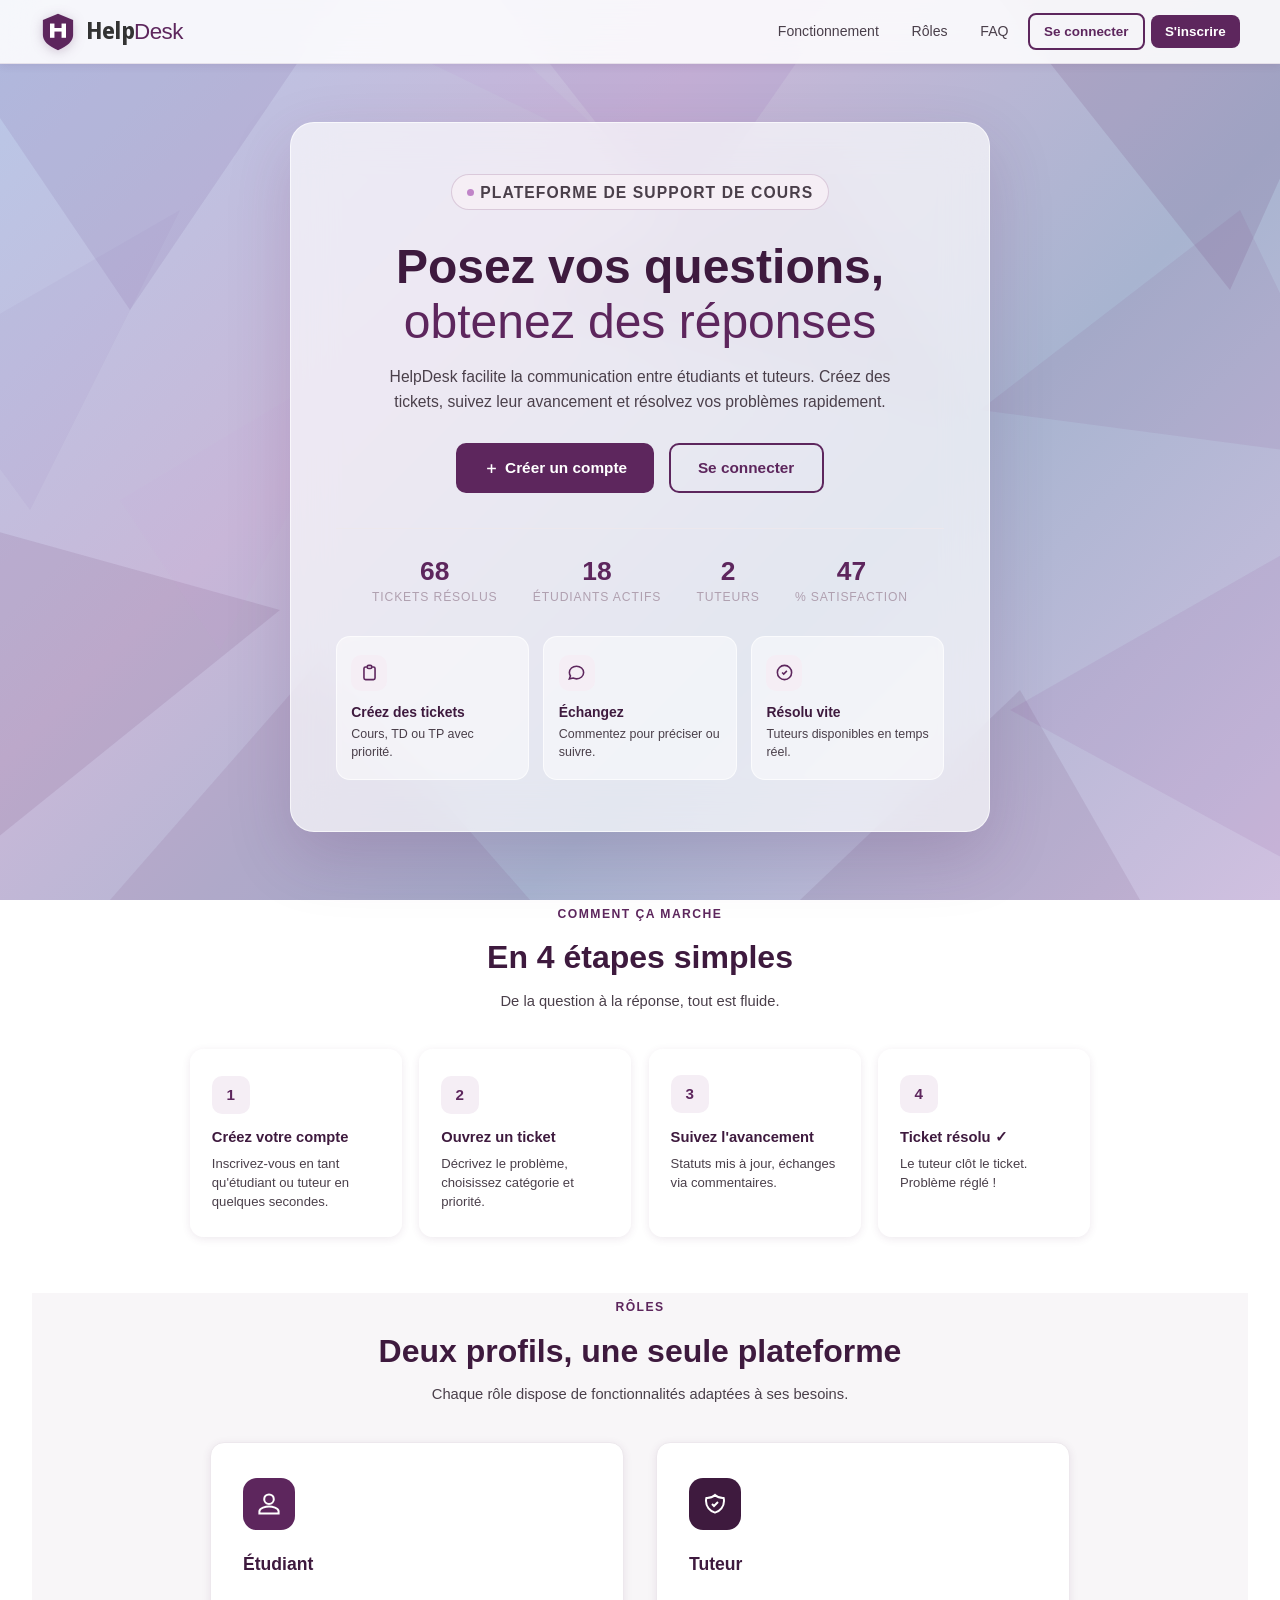
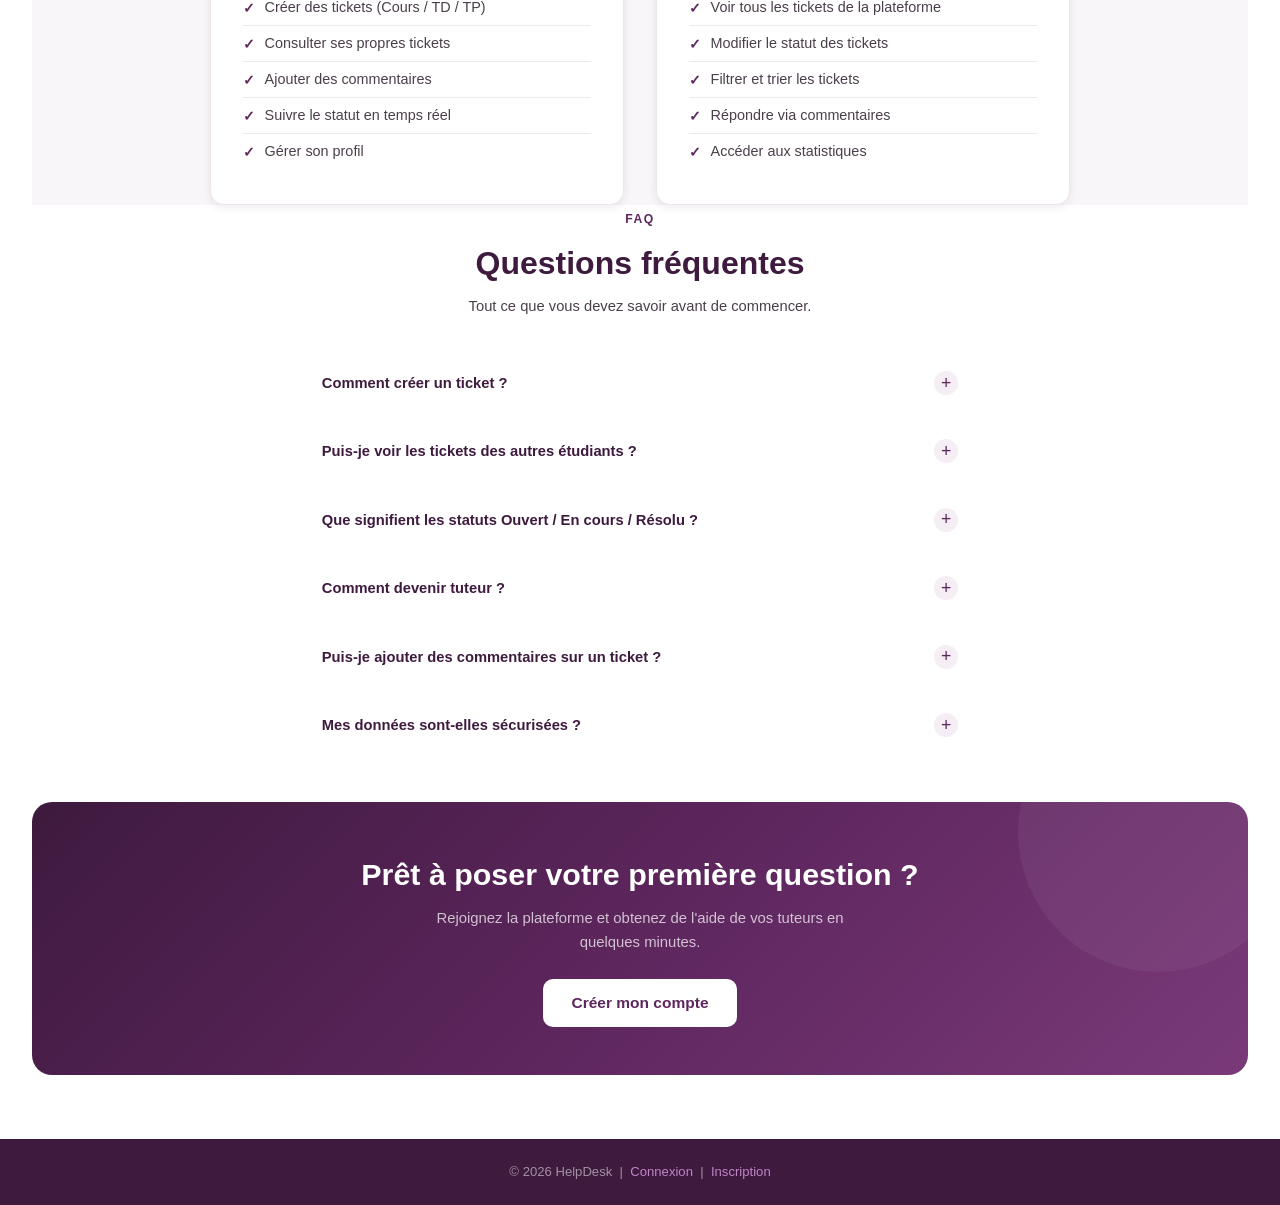
==== commit fe506643: "Fix typo in button text for account creation" ====
--- a/Accueil/index.html
+++ b/Accueil/index.html
@@ -347,7 +347,7 @@
           de vos tuteurs en quelques minutes.
         </p>
         <a href="CreationCompteEtudiant.html" class="btn btn-white">
-          Créer mon comptte
+          Créer mon compte
         </a>
       </div>
 
--- a/Accueil/index.css
+++ b/Accueil/index.css
@@ -89,18 +89,65 @@
   box-shadow: var(--shadow-sm);
 }
 
+/* Le petit carré violet avec le H */
+/*
+.logo-box {
+    background: var(--primary);  
+    color: white;
+    width: 35px;
+    height: 35px;
+    display: flex;
+    align-items: center;
+    justify-content: center;
+    border-radius: 8px;
+    font-weight: 900;
+    font-family: 'Noto Sans Display', sans-serif;
+    font-size: 1.2rem;
+    box-shadow: 0 4px 10px rgba(93, 38, 93, 0.2);
+}
+*/
+.logo-svg {
+  color: var(--primary);
+  filter: drop-shadow(0 2px 6px rgba(93, 38, 93, 0.25));
+  transition: transform var(--transition);
+}
+
+.nav-logo:hover .logo-svg {
+  transform: scale(1.08);
+}
+
+
+
+
+/* Le texte "HelpDesk" */
+.logo-text {
+    font-family: 'Noto Sans Display', sans-serif;
+    font-weight: 700;
+    font-size: 1.4rem;
+    color: #333; /* Ou ta couleur de texte sombre */
+    letter-spacing: -0.5px;
+}
+
+/* Le "Desk" en violet */
+.logo-text span {
+    color: var(--primary);
+}
+
 .nav-logo {
   display: flex;
   align-items: center;
-  gap: 2.5rem;
+  /*gap: 2.5rem;*/
+  gap: 10px;
   text-decoration: none;
-  color: var(--primary);
-}
-
-.nav-logo img {
+  /*color: var(--primary);*/
+}
+
+
+/*.nav-logo img {
   height: 38px;
   width: auto;
-}
+}*/
+
 
 .nav-right {
   display: flex;
@@ -114,6 +161,8 @@
   color: var(--grey-700);
   padding: 0.42rem 0.85rem;
   border-radius: 8px;
+  border-bottom:none;
+  outline: none;
   font-size: 0.88rem;
   white-space: nowrap;
   transition: background var(--transition), color var(--transition);
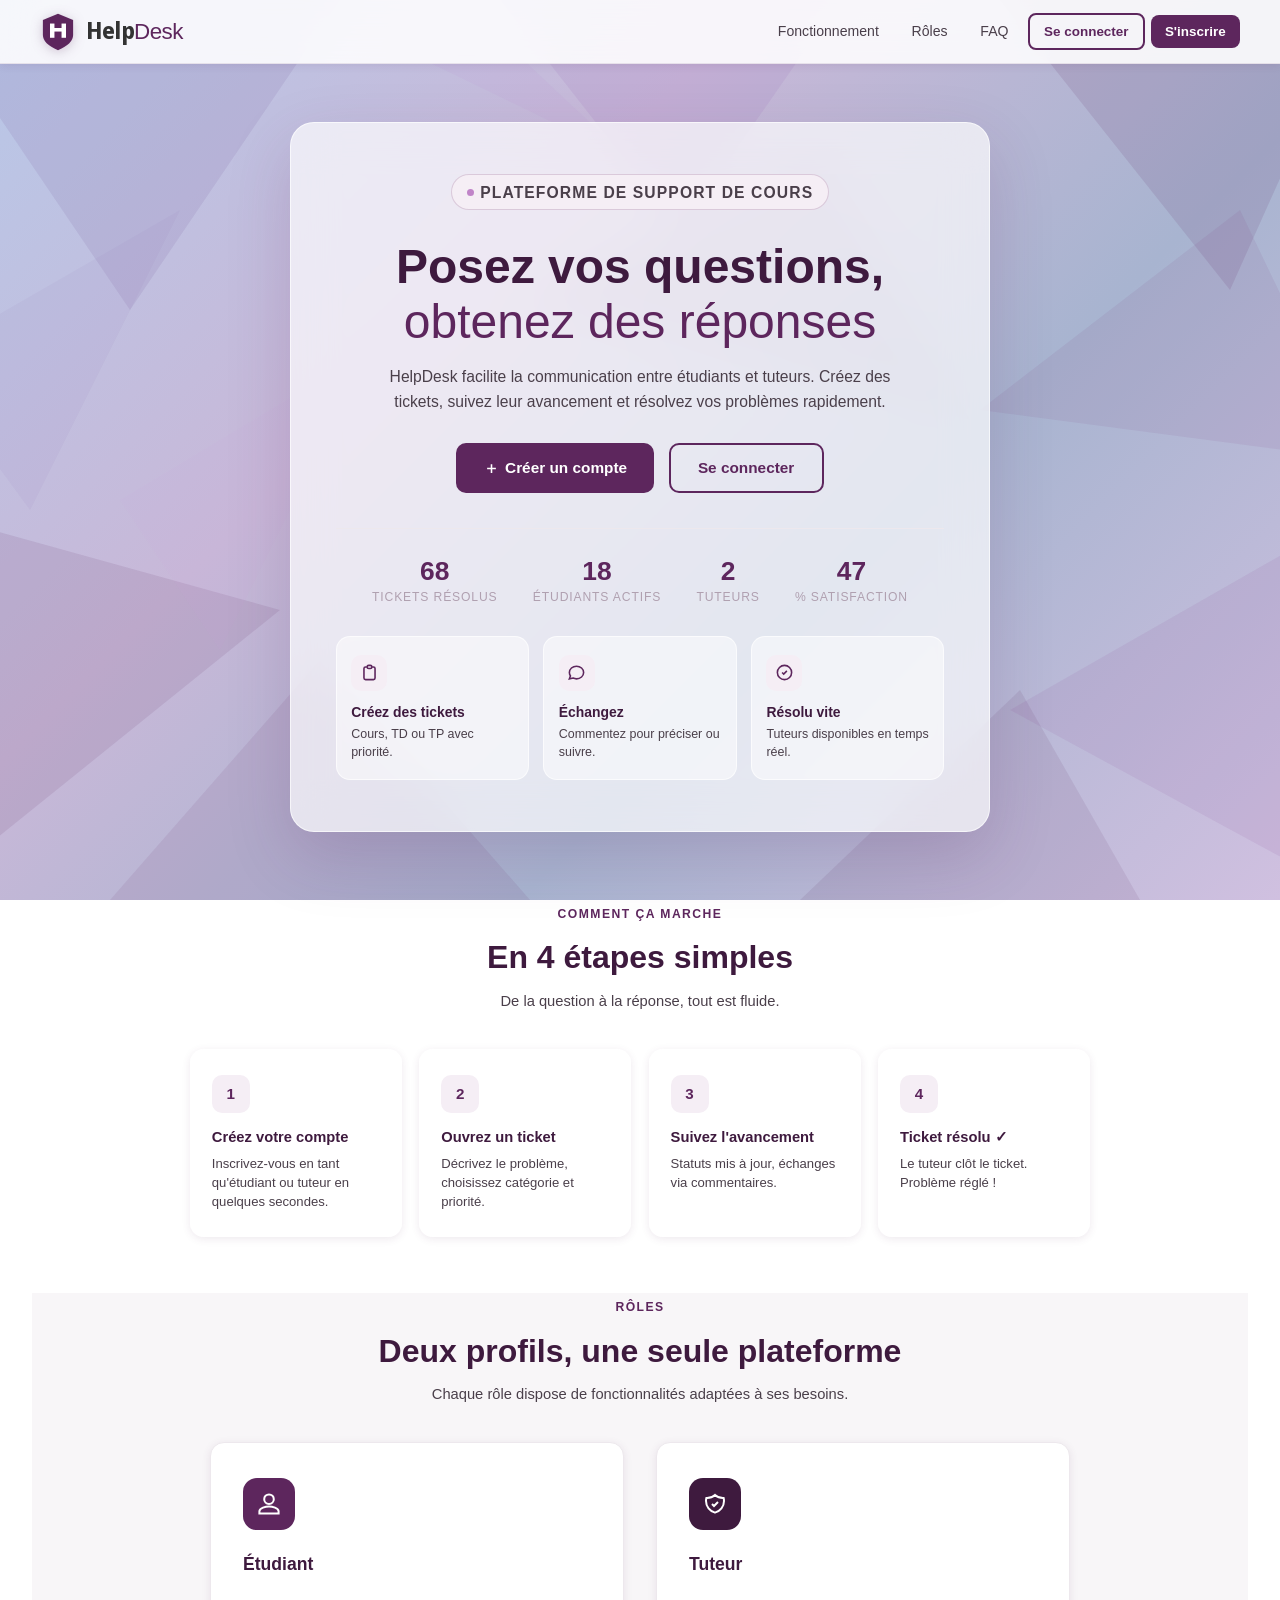
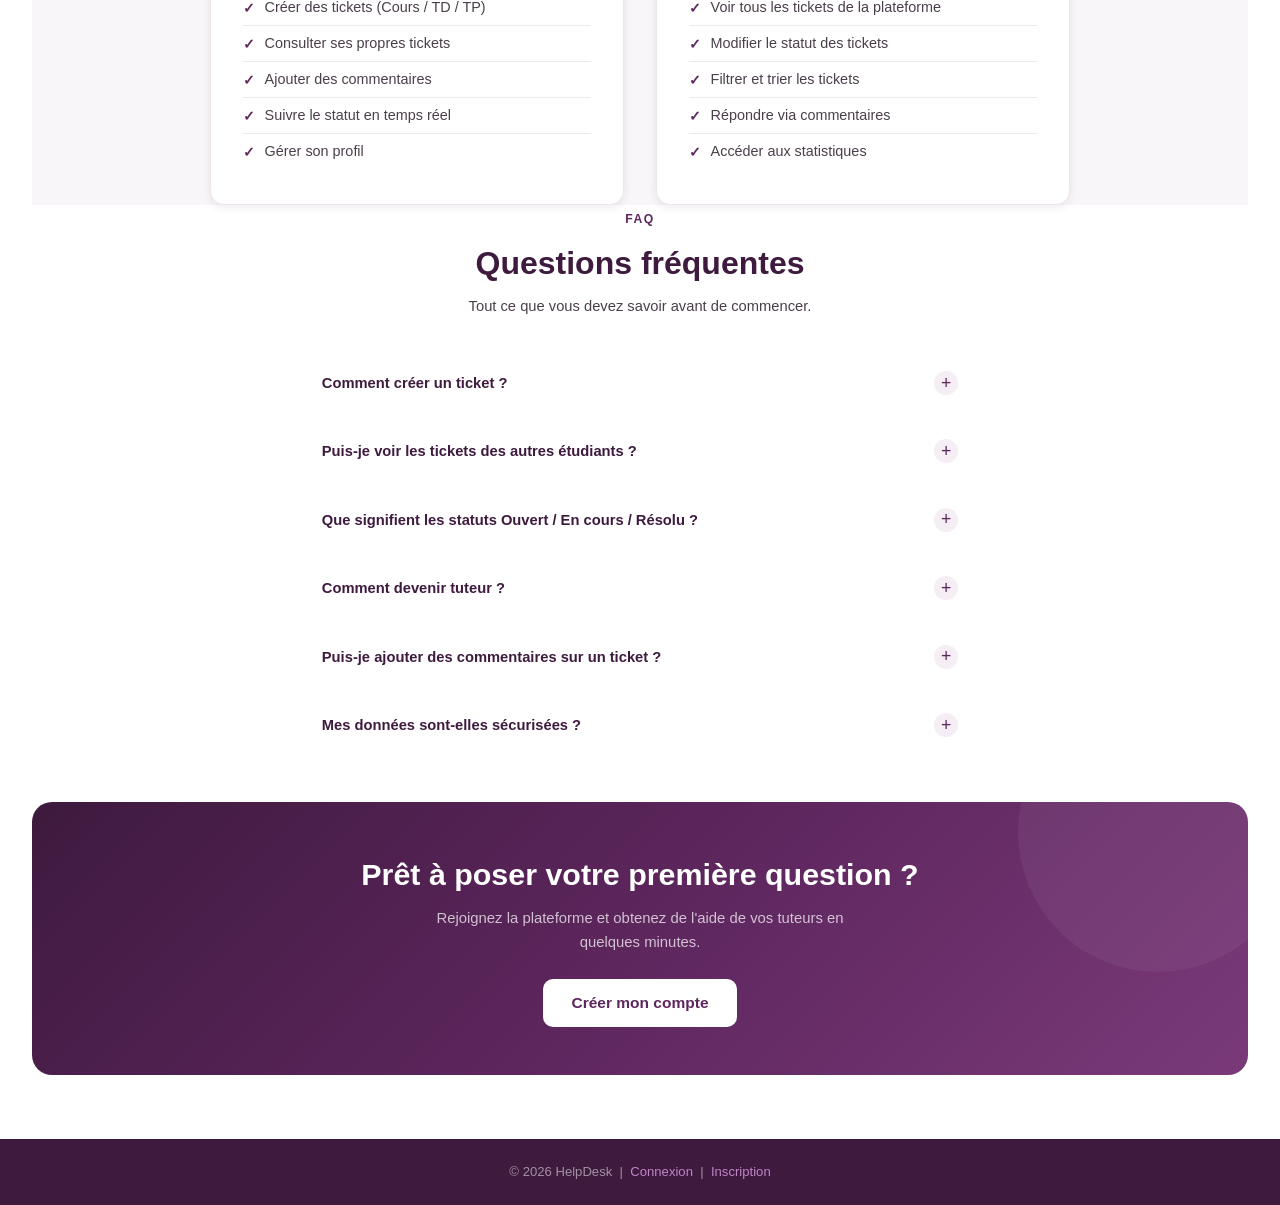
==== commit b436868b: "fusionner les pages" ====
--- a/Accueil/index.html
+++ b/Accueil/index.html
@@ -75,7 +75,7 @@
       <a href="#comment-ca-marche" class="nav-link">Fonctionnement</a>
       <a href="#roles" class="nav-link">Rôles</a>
       <a href="#faq" class="nav-link">FAQ</a>
-      <a href="login.html" class="btn btn-outline btn-sm">Se connecter</a>
+      <a href="login.php" class="btn btn-outline btn-sm">Se connecter</a>
       <a href="CréationCompteEtudiant.html"      class="btn btn-primary btn-sm">S'inscrire</a>
     </div>
   </nav>
